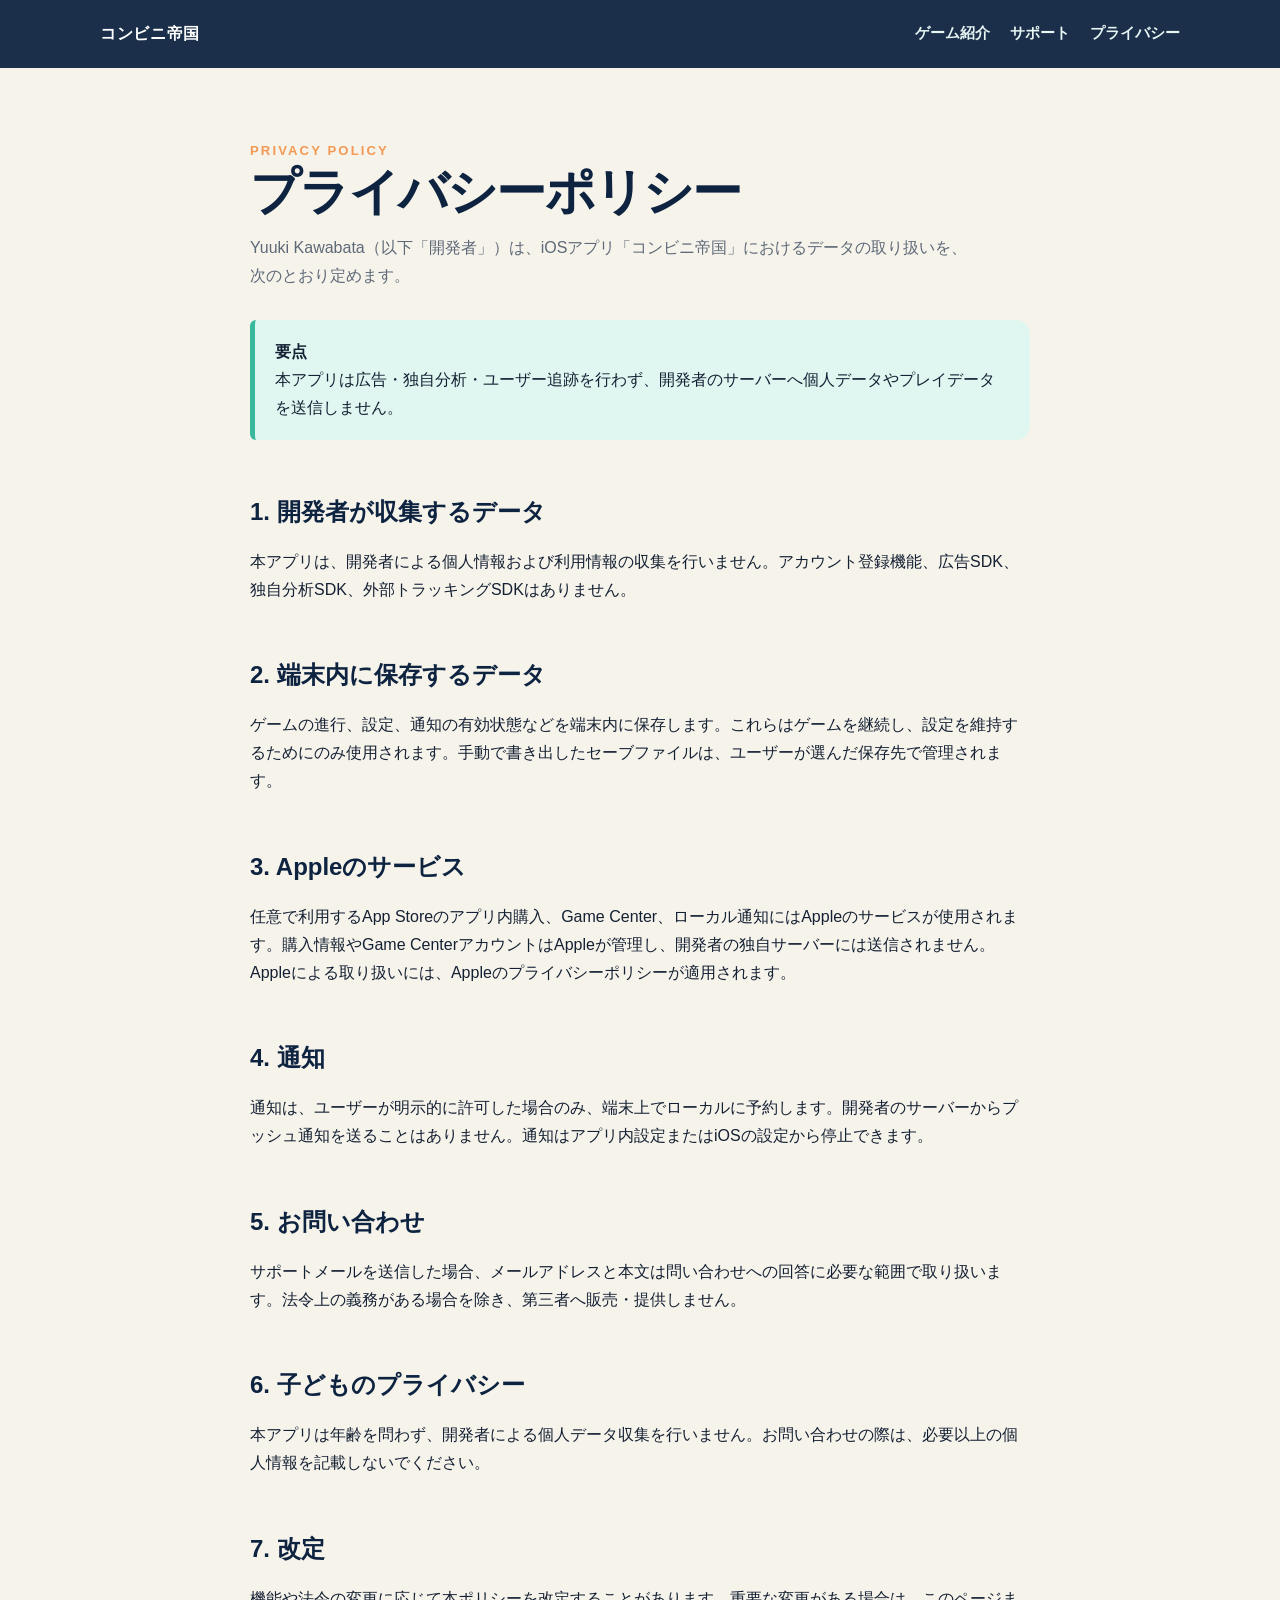
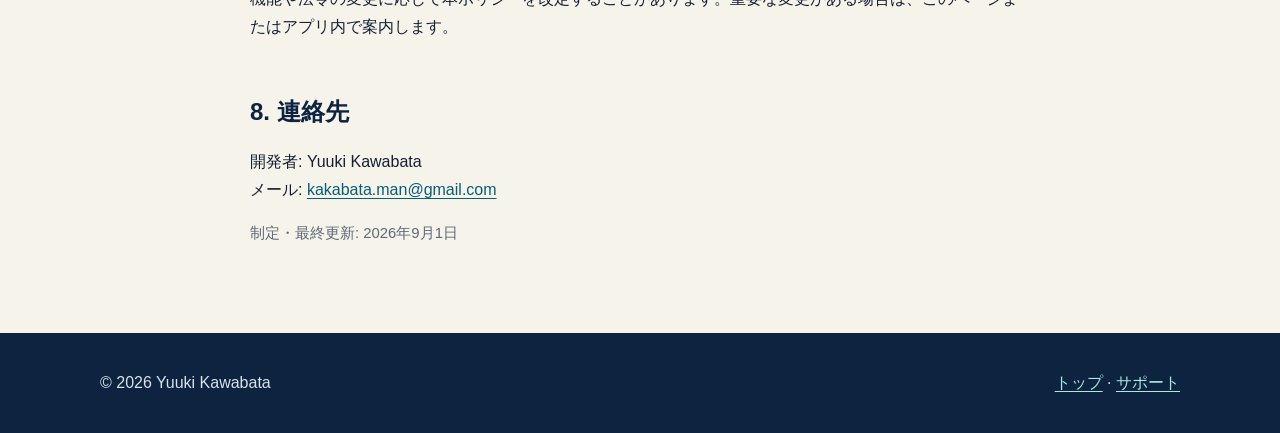
==== privacy.html @ 8c3b20e6 "Publish Konbini Empire support and privacy pages" ====
<!doctype html>
<html lang="ja">
<head>
  <meta charset="utf-8">
  <meta name="viewport" content="width=device-width, initial-scale=1">
  <meta name="description" content="コンビニ帝国のプライバシーポリシー。">
  <title>プライバシーポリシー — コンビニ帝国</title>
  <link rel="icon" href="assets/app-icon.png">
  <link rel="stylesheet" href="styles.css">
</head>
<body>
  <a class="skip" href="#main">本文へ移動</a>
  <header><nav class="wrap" aria-label="メインナビゲーション"><a class="brand" href="index.html">コンビニ帝国</a><div class="nav-links"><a href="index.html">ゲーム紹介</a><a href="support.html">サポート</a><a href="privacy.html" aria-current="page">プライバシー</a></div></nav></header>
  <main id="main"><section><div class="wrap prose">
    <div class="eyebrow">Privacy Policy</div>
    <h1 class="section-title">プライバシーポリシー</h1>
    <p class="section-intro">Yuuki Kawabata（以下「開発者」）は、iOSアプリ「コンビニ帝国」におけるデータの取り扱いを、次のとおり定めます。</p>
    <div class="notice"><strong>要点</strong><br>本アプリは広告・独自分析・ユーザー追跡を行わず、開発者のサーバーへ個人データやプレイデータを送信しません。</div>

    <h2>1. 開発者が収集するデータ</h2>
    <p>本アプリは、開発者による個人情報および利用情報の収集を行いません。アカウント登録機能、広告SDK、独自分析SDK、外部トラッキングSDKはありません。</p>

    <h2>2. 端末内に保存するデータ</h2>
    <p>ゲームの進行、設定、通知の有効状態などを端末内に保存します。これらはゲームを継続し、設定を維持するためにのみ使用されます。手動で書き出したセーブファイルは、ユーザーが選んだ保存先で管理されます。</p>

    <h2>3. Appleのサービス</h2>
    <p>任意で利用するApp Storeのアプリ内購入、Game Center、ローカル通知にはAppleのサービスが使用されます。購入情報やGame CenterアカウントはAppleが管理し、開発者の独自サーバーには送信されません。Appleによる取り扱いには、Appleのプライバシーポリシーが適用されます。</p>

    <h2>4. 通知</h2>
    <p>通知は、ユーザーが明示的に許可した場合のみ、端末上でローカルに予約します。開発者のサーバーからプッシュ通知を送ることはありません。通知はアプリ内設定またはiOSの設定から停止できます。</p>

    <h2>5. お問い合わせ</h2>
    <p>サポートメールを送信した場合、メールアドレスと本文は問い合わせへの回答に必要な範囲で取り扱います。法令上の義務がある場合を除き、第三者へ販売・提供しません。</p>

    <h2>6. 子どものプライバシー</h2>
    <p>本アプリは年齢を問わず、開発者による個人データ収集を行いません。お問い合わせの際は、必要以上の個人情報を記載しないでください。</p>

    <h2>7. 改定</h2>
    <p>機能や法令の変更に応じて本ポリシーを改定することがあります。重要な変更がある場合は、このページまたはアプリ内で案内します。</p>

    <h2>8. 連絡先</h2>
    <p>開発者: Yuuki Kawabata<br>メール: <a href="mailto:kakabata.man@gmail.com">kakabata.man@gmail.com</a></p>
    <p class="meta">制定・最終更新: 2026年9月1日</p>
  </div></section></main>
  <footer><div class="wrap footer-row"><span>© 2026 Yuuki Kawabata</span><span><a href="index.html">トップ</a> · <a href="support.html">サポート</a></span></div></footer>
</body>
</html>
---- styles.css ----
:root {
  --navy: #0d2340;
  --navy-soft: #19375e;
  --mint: #38b89d;
  --mint-pale: #dff7f0;
  --orange: #f29a55;
  --canvas: #f6f3eb;
  --paper: #fffdf8;
  --ink: #142033;
  --muted: #5e6978;
  --line: #d9dedf;
  --max: 1080px;
}

* { box-sizing: border-box; }
html { scroll-behavior: smooth; }
body {
  margin: 0;
  color: var(--ink);
  background: var(--canvas);
  font-family: -apple-system, BlinkMacSystemFont, "Hiragino Sans", "Yu Gothic", sans-serif;
  line-height: 1.75;
}
a { color: #075f75; text-underline-offset: 0.18em; }
a:focus-visible, button:focus-visible { outline: 3px solid var(--orange); outline-offset: 4px; }
.skip { position: absolute; left: -9999px; }
.skip:focus { left: 16px; top: 12px; z-index: 100; padding: 10px 14px; background: white; }
.wrap { width: min(calc(100% - 40px), var(--max)); margin-inline: auto; }

header {
  position: sticky;
  top: 0;
  z-index: 20;
  color: white;
  background: color-mix(in srgb, var(--navy) 94%, transparent);
  backdrop-filter: blur(14px);
}
nav { min-height: 68px; display: flex; align-items: center; justify-content: space-between; gap: 24px; }
.brand { color: white; font-weight: 900; letter-spacing: .04em; text-decoration: none; }
.nav-links { display: flex; flex-wrap: wrap; gap: 20px; }
.nav-links a { color: #e7f6f3; font-size: .92rem; font-weight: 700; text-decoration: none; }

.hero {
  overflow: hidden;
  color: white;
  background:
    radial-gradient(circle at 78% 20%, rgba(56,184,157,.34), transparent 34%),
    linear-gradient(145deg, var(--navy), #102f54 72%, #184963);
  padding: 76px 0 82px;
}
.hero-grid { display: grid; grid-template-columns: 1.25fr .75fr; align-items: center; gap: 68px; }
.eyebrow { color: var(--orange); font-size: .82rem; font-weight: 900; letter-spacing: .16em; text-transform: uppercase; }
h1 { margin: 12px 0 18px; font-size: clamp(2.5rem, 7vw, 5.8rem); line-height: .98; letter-spacing: -.055em; }
.lead { max-width: 650px; margin: 0; color: #dce8ee; font-size: clamp(1.05rem, 2vw, 1.3rem); }
.hero-card { position: relative; justify-self: center; }
.hero-card::before { content: ""; position: absolute; inset: 12% -24%; border: 1px solid rgba(255,255,255,.17); border-radius: 50%; transform: rotate(-9deg); }
.app-icon { position: relative; display: block; width: min(300px, 64vw); border-radius: 24%; box-shadow: 0 30px 70px rgba(0,0,0,.35); }
.actions { display: flex; flex-wrap: wrap; gap: 12px; margin-top: 28px; }
.button { display: inline-flex; min-height: 48px; align-items: center; justify-content: center; padding: 10px 18px; border-radius: 14px; font-weight: 800; text-decoration: none; }
.button-primary { color: var(--navy); background: var(--mint); }
.button-secondary { color: white; border: 1px solid rgba(255,255,255,.5); }

main section { padding: 72px 0; }
.section-title { margin: 0 0 12px; color: var(--navy); font-size: clamp(1.8rem, 4vw, 3.1rem); line-height: 1.2; letter-spacing: -.035em; }
.section-intro { max-width: 720px; margin: 0 0 30px; color: var(--muted); }
.grid { display: grid; grid-template-columns: repeat(3, 1fr); gap: 18px; }
.card { padding: 26px; border: 1px solid var(--line); border-radius: 22px; background: var(--paper); box-shadow: 0 14px 35px rgba(13,35,64,.06); }
.card h2, .card h3 { margin-top: 0; color: var(--navy); line-height: 1.35; }
.number { display: block; margin-bottom: 16px; color: var(--mint); font-size: 2.2rem; font-weight: 950; line-height: 1; }
.band { background: var(--mint-pale); }
.timeline { display: grid; grid-template-columns: repeat(5, 1fr); gap: 12px; margin-top: 32px; }
.stage { min-height: 150px; padding: 20px; color: white; background: var(--navy); border-radius: 18px; }
.stage:nth-child(even) { background: var(--navy-soft); }
.stage strong { display: block; margin: 8px 0; font-size: 1.15rem; }
.stage small { color: #b9eee3; font-weight: 800; }
.prose { max-width: 780px; }
.prose h2 { margin-top: 2.3em; color: var(--navy); line-height: 1.35; }
.prose h2:first-child { margin-top: 0; }
.prose h3 { margin-top: 1.8em; color: var(--navy); }
.prose li + li { margin-top: .45em; }
.notice { padding: 18px 20px; border-left: 5px solid var(--mint); background: var(--mint-pale); border-radius: 6px 14px 14px 6px; }
.meta { color: var(--muted); font-size: .93rem; }
footer { padding: 36px 0; color: #d7e3e8; background: var(--navy); }
.footer-row { display: flex; align-items: center; justify-content: space-between; gap: 24px; }
footer a { color: #a9eadc; }

@media (max-width: 780px) {
  .hero { padding-top: 52px; }
  .hero-grid { grid-template-columns: 1fr; gap: 44px; }
  .hero-card { order: -1; }
  .app-icon { width: 180px; }
  .grid { grid-template-columns: 1fr; }
  .timeline { grid-template-columns: 1fr 1fr; }
  .stage:last-child { grid-column: 1 / -1; }
  .footer-row { align-items: flex-start; flex-direction: column; }
}

@media (max-width: 520px) {
  .wrap { width: min(calc(100% - 28px), var(--max)); }
  nav { align-items: flex-start; padding: 14px 0; flex-direction: column; gap: 5px; }
  .nav-links { gap: 14px; }
  main section { padding: 52px 0; }
  .timeline { grid-template-columns: 1fr; }
  .stage:last-child { grid-column: auto; }
}

@media (prefers-reduced-motion: reduce) {
  html { scroll-behavior: auto; }
}
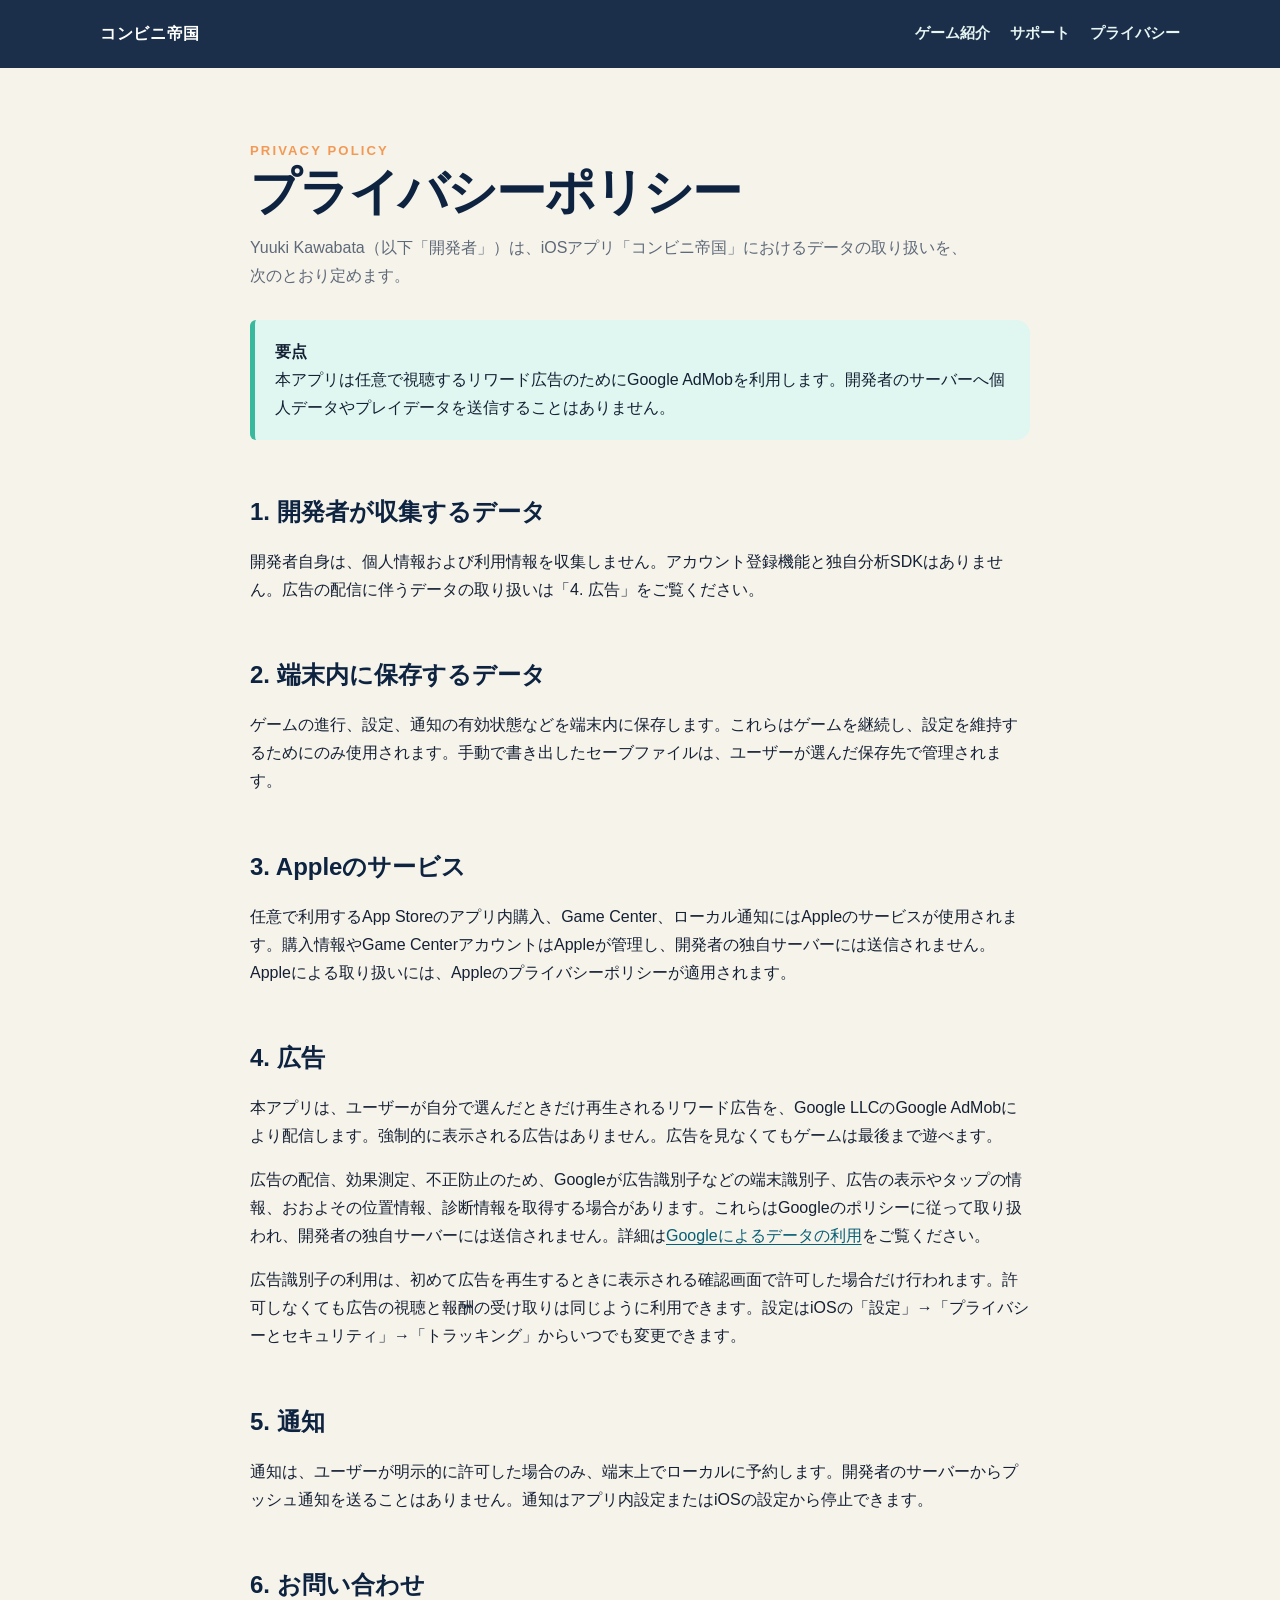
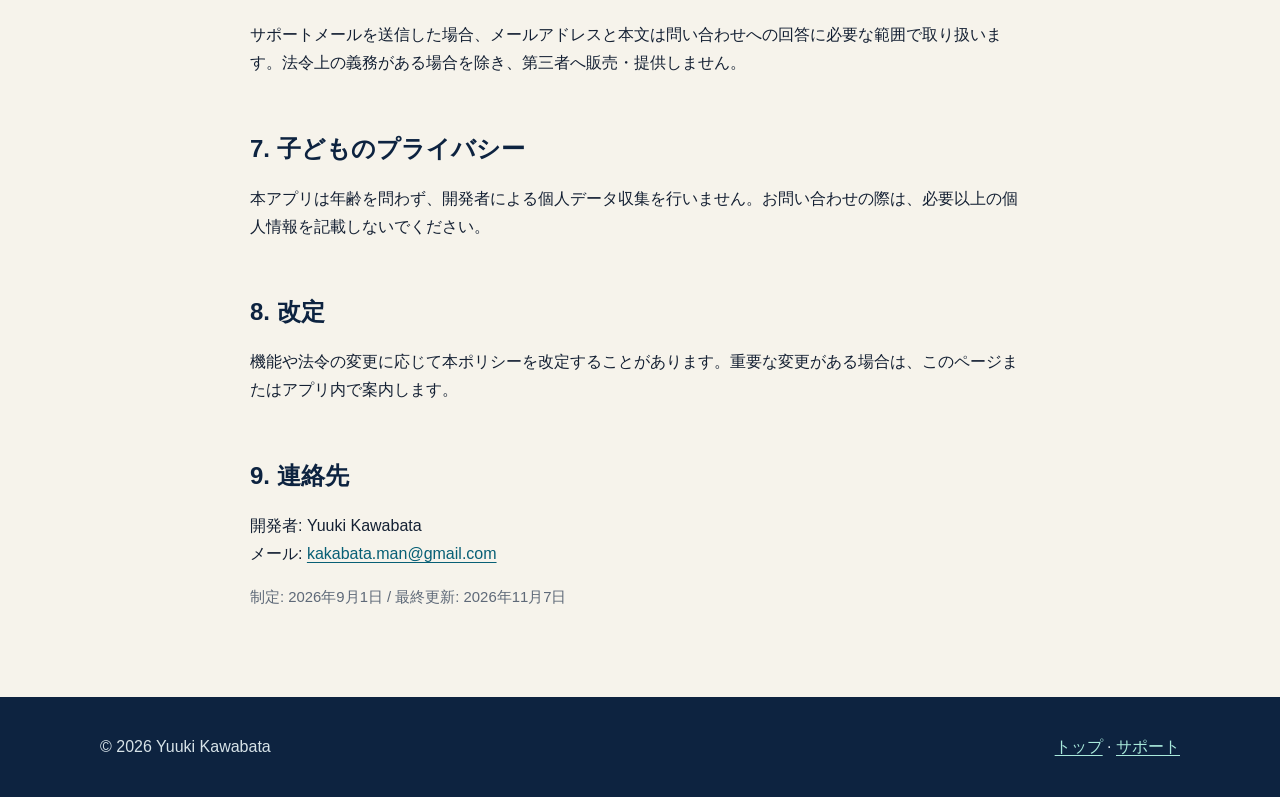
==== commit d18d097f: "Describe optional rewarded ads in the site and privacy policy (1.1.0) Co-Authored-By: Claude Opus 5." ====
--- a/privacy.html
+++ b/privacy.html
@@ -15,10 +15,10 @@
     <div class="eyebrow">Privacy Policy</div>
     <h1 class="section-title">プライバシーポリシー</h1>
     <p class="section-intro">Yuuki Kawabata（以下「開発者」）は、iOSアプリ「コンビニ帝国」におけるデータの取り扱いを、次のとおり定めます。</p>
-    <div class="notice"><strong>要点</strong><br>本アプリは広告・独自分析・ユーザー追跡を行わず、開発者のサーバーへ個人データやプレイデータを送信しません。</div>
+    <div class="notice"><strong>要点</strong><br>本アプリは任意で視聴するリワード広告のためにGoogle AdMobを利用します。開発者のサーバーへ個人データやプレイデータを送信することはありません。</div>
 
     <h2>1. 開発者が収集するデータ</h2>
-    <p>本アプリは、開発者による個人情報および利用情報の収集を行いません。アカウント登録機能、広告SDK、独自分析SDK、外部トラッキングSDKはありません。</p>
+    <p>開発者自身は、個人情報および利用情報を収集しません。アカウント登録機能と独自分析SDKはありません。広告の配信に伴うデータの取り扱いは「4. 広告」をご覧ください。</p>
 
     <h2>2. 端末内に保存するデータ</h2>
     <p>ゲームの進行、設定、通知の有効状態などを端末内に保存します。これらはゲームを継続し、設定を維持するためにのみ使用されます。手動で書き出したセーブファイルは、ユーザーが選んだ保存先で管理されます。</p>
@@ -26,21 +26,26 @@
     <h2>3. Appleのサービス</h2>
     <p>任意で利用するApp Storeのアプリ内購入、Game Center、ローカル通知にはAppleのサービスが使用されます。購入情報やGame CenterアカウントはAppleが管理し、開発者の独自サーバーには送信されません。Appleによる取り扱いには、Appleのプライバシーポリシーが適用されます。</p>
 
-    <h2>4. 通知</h2>
+    <h2>4. 広告</h2>
+    <p>本アプリは、ユーザーが自分で選んだときだけ再生されるリワード広告を、Google LLCのGoogle AdMobにより配信します。強制的に表示される広告はありません。広告を見なくてもゲームは最後まで遊べます。</p>
+    <p>広告の配信、効果測定、不正防止のため、Googleが広告識別子などの端末識別子、広告の表示やタップの情報、おおよその位置情報、診断情報を取得する場合があります。これらはGoogleのポリシーに従って取り扱われ、開発者の独自サーバーには送信されません。詳細は<a href="https://policies.google.com/technologies/partner-sites">Googleによるデータの利用</a>をご覧ください。</p>
+    <p>広告識別子の利用は、初めて広告を再生するときに表示される確認画面で許可した場合だけ行われます。許可しなくても広告の視聴と報酬の受け取りは同じように利用できます。設定はiOSの「設定」→「プライバシーとセキュリティ」→「トラッキング」からいつでも変更できます。</p>
+
+    <h2>5. 通知</h2>
     <p>通知は、ユーザーが明示的に許可した場合のみ、端末上でローカルに予約します。開発者のサーバーからプッシュ通知を送ることはありません。通知はアプリ内設定またはiOSの設定から停止できます。</p>
 
-    <h2>5. お問い合わせ</h2>
+    <h2>6. お問い合わせ</h2>
     <p>サポートメールを送信した場合、メールアドレスと本文は問い合わせへの回答に必要な範囲で取り扱います。法令上の義務がある場合を除き、第三者へ販売・提供しません。</p>
 
-    <h2>6. 子どものプライバシー</h2>
+    <h2>7. 子どものプライバシー</h2>
     <p>本アプリは年齢を問わず、開発者による個人データ収集を行いません。お問い合わせの際は、必要以上の個人情報を記載しないでください。</p>
 
-    <h2>7. 改定</h2>
+    <h2>8. 改定</h2>
     <p>機能や法令の変更に応じて本ポリシーを改定することがあります。重要な変更がある場合は、このページまたはアプリ内で案内します。</p>
 
-    <h2>8. 連絡先</h2>
+    <h2>9. 連絡先</h2>
     <p>開発者: Yuuki Kawabata<br>メール: <a href="mailto:kakabata.man@gmail.com">kakabata.man@gmail.com</a></p>
-    <p class="meta">制定・最終更新: 2026年9月1日</p>
+    <p class="meta">制定: 2026年9月1日 / 最終更新: 2026年11月7日</p>
   </div></section></main>
   <footer><div class="wrap footer-row"><span>© 2026 Yuuki Kawabata</span><span><a href="index.html">トップ</a> · <a href="support.html">サポート</a></span></div></footer>
 </body>
